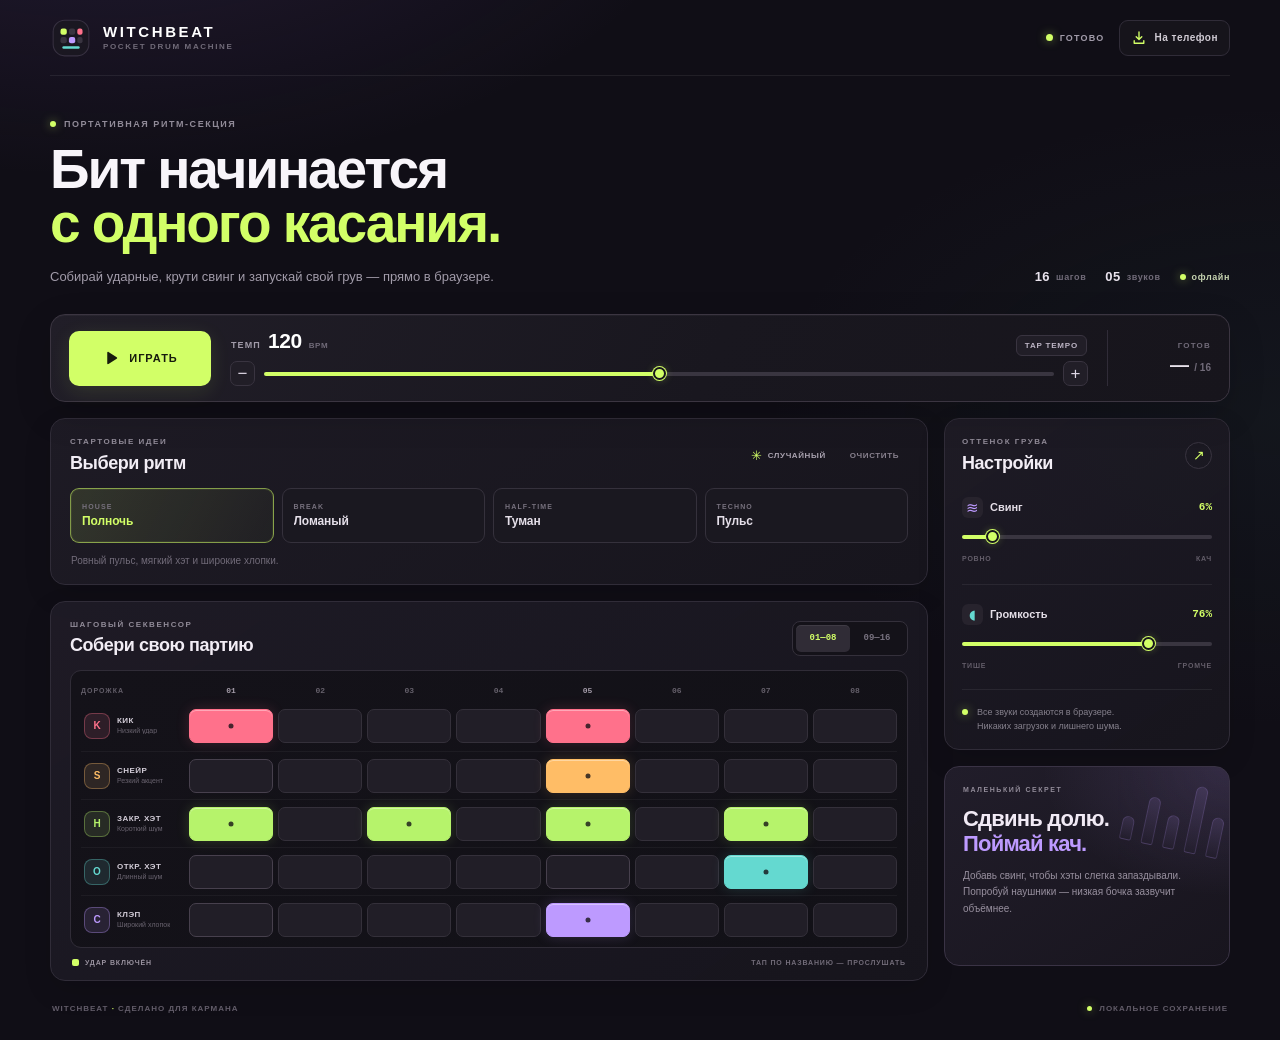
==== drum-machine/index.html @ 9525a101 "Add mobile Witchbeat drum machine Co-authored-by: arena-agent <297053741+arena-agent@users.noreply.g" ====
<!doctype html>
<html lang="ru">
<head>
  <meta charset="utf-8">
  <meta name="viewport" content="width=device-width, initial-scale=1, viewport-fit=cover">
  <meta name="theme-color" content="#100e16">
  <meta name="color-scheme" content="dark">
  <meta name="description" content="Witchbeat — карманная драм-машина. Создавай биты на телефоне, меняй темп и свинг, работай офлайн.">
  <meta name="mobile-web-app-capable" content="yes">
  <meta name="apple-mobile-web-app-capable" content="yes">
  <meta name="apple-mobile-web-app-status-bar-style" content="black-translucent">
  <meta name="apple-mobile-web-app-title" content="Witchbeat">
  <title>Witchbeat — драм-машина для телефона</title>
  <link rel="manifest" href="manifest.webmanifest">
  <link rel="icon" href="icons/icon-192.png" type="image/png">
  <link rel="apple-touch-icon" href="apple-touch-icon.png">
  <link rel="stylesheet" href="style.css">
</head>
<body>
  <div class="page-shell">
    <header class="topbar">
      <a class="brand" href="./" aria-label="Witchbeat — в начало">
        <span class="brand-mark" aria-hidden="true">
          <svg viewBox="0 0 40 40" fill="none">
            <rect x="3" y="3" width="34" height="34" rx="11" fill="#1a1721" stroke="#373141"/>
            <rect x="10" y="11" width="6" height="6" rx="2" fill="#d2ff67"/>
            <rect x="18" y="11" width="6" height="6" rx="2" fill="#393440"/>
            <rect x="26" y="11" width="5" height="6" rx="2" fill="#ff718b"/>
            <rect x="10" y="19" width="6" height="6" rx="2" fill="#393440"/>
            <rect x="18" y="19" width="6" height="6" rx="2" fill="#bd9aff"/>
            <rect x="26" y="19" width="5" height="6" rx="2" fill="#393440"/>
            <path d="M13 29h14" stroke="#64d9d0" stroke-width="2.5" stroke-linecap="round"/>
          </svg>
        </span>
        <span class="brand-copy"><strong>WITCHBEAT</strong><small>POCKET DRUM MACHINE</small></span>
      </a>
      <div class="topbar-actions">
        <span id="saveStatus" class="save-status" role="status"><i></i> ГОТОВО</span>
        <button id="installButton" class="install-button" type="button" aria-label="Как установить Witchbeat на телефон">
          <svg viewBox="0 0 20 20" aria-hidden="true"><path d="M10 2.5v9m-3.5-3L10 12l3.5-3.5M4 13.5v3h12v-3"/></svg>
          <span>На телефон</span>
        </button>
      </div>
    </header>

    <main class="studio">
      <section class="hero" aria-labelledby="page-title">
        <div class="hero-copy">
          <p class="eyebrow"><i></i> ПОРТАТИВНАЯ РИТМ-СЕКЦИЯ</p>
          <h1 id="page-title">Бит начинается<br><em>с одного касания.</em></h1>
          <p class="hero-lead">Собирай ударные, крути свинг и запускай свой грув — прямо в браузере.</p>
        </div>
        <div class="hero-stats" aria-label="Возможности">
          <span><b>16</b> шагов</span>
          <span><b>05</b> звуков</span>
          <span class="offline"><i></i> офлайн</span>
        </div>
      </section>

      <section class="transport-card" aria-label="Управление воспроизведением">
        <button id="playButton" class="play-button" type="button" aria-pressed="false">
          <svg class="play-icon" viewBox="0 0 24 24" aria-hidden="true"><path d="M7 4.8c0-.8.9-1.3 1.6-.9l11 7.1a1.2 1.2 0 0 1 0 2L8.6 20.1c-.8.5-1.6 0-1.6-.9V4.8Z"/></svg>
          <span id="playLabel">ИГРАТЬ</span>
        </button>
        <div class="tempo-control">
          <div class="tempo-heading">
            <label for="tempoRange">ТЕМП</label>
            <output id="tempoValue" for="tempoRange">120</output>
            <span class="bpm">BPM</span>
            <button id="tapButton" class="tap-button" type="button">TAP TEMPO</button>
          </div>
          <div class="tempo-slider-row">
            <button id="tempoDown" class="stepper" type="button" aria-label="Уменьшить темп">−</button>
            <input id="tempoRange" class="range tempo-range" type="range" min="60" max="180" step="1" value="120" aria-label="Темп в ударах в минуту">
            <button id="tempoUp" class="stepper" type="button" aria-label="Увеличить темп">+</button>
          </div>
        </div>
        <div class="play-readout" aria-live="off">
          <span id="playState" class="play-state">ГОТОВ</span>
          <strong id="stepReadout">— <i>/ 16</i></strong>
        </div>
      </section>

      <div class="workspace">
        <div class="main-stack">
          <section class="panel pattern-panel" aria-labelledby="pattern-title">
            <div class="panel-heading pattern-heading">
              <div>
                <p class="eyebrow">СТАРТОВЫЕ ИДЕИ</p>
                <h2 id="pattern-title">Выбери ритм</h2>
              </div>
              <div class="pattern-actions">
                <button id="randomButton" class="text-action" type="button" aria-label="Создать случайный ритм">
                  <span aria-hidden="true">✳</span> СЛУЧАЙНЫЙ
                </button>
                <button id="clearButton" class="text-action clear-action" type="button" aria-label="Очистить все шаги">ОЧИСТИТЬ</button>
              </div>
            </div>
            <div id="presetList" class="preset-list" role="group" aria-label="Готовые ритмы"></div>
            <p id="patternDescription" class="pattern-description">Измени любой шаг — паттерн сохранится автоматически.</p>
          </section>

          <section class="panel sequencer-panel" aria-labelledby="sequencer-title">
            <div class="panel-heading sequencer-heading">
              <div>
                <p class="eyebrow">ШАГОВЫЙ СЕКВЕНСОР</p>
                <h2 id="sequencer-title">Собери свою партию</h2>
              </div>
              <div class="page-switch" role="group" aria-label="Какие шаги редактировать">
                <button type="button" data-page="0" aria-pressed="true">01—08</button>
                <button type="button" data-page="1" aria-pressed="false">09—16</button>
              </div>
            </div>
            <div class="sequence-grid-wrap">
              <div class="step-header" aria-hidden="true">
                <span class="track-head-label">ДОРОЖКА</span>
                <div id="stepNumbers" class="step-numbers"></div>
              </div>
              <div id="trackRows" class="track-rows"></div>
            </div>
            <div class="sequence-footer">
              <span class="active-legend"><i></i> УДАР ВКЛЮЧЁН</span>
              <span>ТАП ПО НАЗВАНИЮ — ПРОСЛУШАТЬ</span>
            </div>
          </section>
        </div>

        <aside class="side-stack" aria-label="Настройки ритма">
          <section class="panel groove-panel" aria-labelledby="groove-title">
            <div class="panel-heading compact-heading">
              <div>
                <p class="eyebrow">ОТТЕНОК ГРУВА</p>
                <h2 id="groove-title">Настройки</h2>
              </div>
              <span class="knob-mark" aria-hidden="true">↗</span>
            </div>
            <div class="setting-control">
              <div class="setting-title">
                <label for="swingRange"><span class="setting-symbol swing-symbol">≋</span> Свинг</label>
                <output id="swingValue" for="swingRange">6%</output>
              </div>
              <input id="swingRange" class="range" type="range" min="0" max="60" step="1" value="6" aria-label="Количество свинга">
              <div class="range-captions"><span>РОВНО</span><span>КАЧ</span></div>
            </div>
            <div class="setting-control volume-control">
              <div class="setting-title">
                <label for="volumeRange"><span class="setting-symbol volume-symbol">◖</span> Громкость</label>
                <output id="volumeValue" for="volumeRange">76%</output>
              </div>
              <input id="volumeRange" class="range" type="range" min="0" max="100" step="1" value="76" aria-label="Общая громкость">
              <div class="range-captions"><span>ТИШЕ</span><span>ГРОМЧЕ</span></div>
            </div>
            <div class="sound-note"><span class="sound-note-dot"></span><span>Все звуки создаются в браузере.<br>Никаких загрузок и лишнего шума.</span></div>
          </section>

          <section class="tip-panel" aria-labelledby="tip-title">
            <div class="tip-art" aria-hidden="true"><span></span><span></span><span></span><span></span><span></span></div>
            <p class="eyebrow">МАЛЕНЬКИЙ СЕКРЕТ</p>
            <h2 id="tip-title">Сдвинь долю.<br><em>Поймай кач.</em></h2>
            <p>Добавь свинг, чтобы хэты слегка запаздывали. Попробуй наушники — низкая бочка зазвучит объёмнее.</p>
          </section>
        </aside>
      </div>

      <footer class="footer">
        <span>WITCHBEAT <i>·</i> СДЕЛАНО ДЛЯ КАРМАНА</span>
        <span><i class="footer-led"></i> ЛОКАЛЬНОЕ СОХРАНЕНИЕ</span>
      </footer>
    </main>
  </div>

  <dialog id="installDialog" class="install-dialog" aria-labelledby="installTitle">
    <form method="dialog" class="dialog-card">
      <button class="dialog-close" aria-label="Закрыть окно">×</button>
      <p class="eyebrow"><i></i> WITCHBEAT В ТВОЁМ ТЕЛЕФОНЕ</p>
      <h2 id="installTitle">Поставь бит<br><em>на главный экран.</em></h2>
      <p class="dialog-lead">Приложение работает без интернета, а твой ритм сохраняется на этом устройстве.</p>
      <div class="install-steps">
        <section><strong>iPhone / iPad</strong><span>Открой в Safari → «Поделиться» → «На экран Домой».</span></section>
        <section><strong>Android</strong><span>Открой в Chrome → меню ⋮ → «Установить приложение».</span></section>
      </div>
      <button class="dialog-done" type="submit">ПОНЯТНО</button>
    </form>
  </dialog>

  <div id="toast" class="toast" role="status" aria-live="polite"></div>

  <script src="engine.js"></script>
  <script src="app.js"></script>
  <script>
    if ('serviceWorker' in navigator && /^https?:$/.test(location.protocol)) {
      window.addEventListener('load', () => navigator.serviceWorker.register('./sw.js', { scope: './' }).catch(() => {}));
    }
  </script>
</body>
</html>
---- drum-machine/style.css ----
:root {
  color-scheme: dark;
  --bg: #100e16;
  --panel: #19171f;
  --panel-2: #1e1b25;
  --panel-3: #121117;
  --line: #302c38;
  --line-soft: #26232d;
  --text: #f4f0f7;
  --muted: #a19ba9;
  --dim: #716b79;
  --lime: #d2ff67;
  --pink: #ff718b;
  --cyan: #64d9d0;
  --violet: #bd9aff;
  --amber: #ffbd66;
  --safe-bottom: env(safe-area-inset-bottom, 0px);
  font-family: -apple-system, BlinkMacSystemFont, "Segoe UI", Roboto, Helvetica, Arial, sans-serif;
  background: var(--bg);
  color: var(--text);
  font-synthesis: none;
  text-rendering: optimizeLegibility;
  -webkit-font-smoothing: antialiased;
}

* { box-sizing: border-box; -webkit-tap-highlight-color: transparent; }
html { min-width: 320px; min-height: 100%; background: var(--bg); }
body {
  margin: 0;
  min-width: 320px;
  min-height: 100vh;
  min-height: 100dvh;
  background:
    radial-gradient(900px 520px at 8% -18%, rgba(116, 77, 172, .21), transparent 70%),
    radial-gradient(760px 460px at 100% 40%, rgba(54, 116, 110, .08), transparent 68%),
    var(--bg);
  color: var(--text);
  user-select: none;
  -webkit-user-select: none;
  overscroll-behavior-y: contain;
}
button, input { font: inherit; }
button { color: inherit; }
button:focus-visible, input:focus-visible, a:focus-visible { outline: 2px solid var(--lime); outline-offset: 3px; }
button:disabled { opacity: .5; cursor: not-allowed; }

.page-shell { min-height: 100vh; padding: 0 24px; }
.topbar {
  height: 76px;
  max-width: 1180px;
  margin: 0 auto;
  display: flex;
  align-items: center;
  justify-content: space-between;
  border-bottom: 1px solid rgba(255,255,255,.07);
}
.brand { display: inline-flex; align-items: center; gap: 11px; text-decoration: none; color: inherit; }
.brand-mark { width: 42px; height: 42px; display: grid; place-items: center; }
.brand-mark svg { display: block; width: 100%; height: 100%; }
.brand-copy { display: grid; gap: 3px; }
.brand-copy strong { color: #fff; font-size: 15px; letter-spacing: 2.6px; line-height: 1; }
.brand-copy small { color: var(--dim); font-size: 8px; font-weight: 700; letter-spacing: 1.65px; }
.topbar-actions { display: flex; align-items: center; gap: 15px; }
.save-status { display: inline-flex; align-items: center; gap: 7px; color: var(--muted); font-size: 9px; font-weight: 750; letter-spacing: 1.2px; white-space: nowrap; }
.save-status i, .footer-led, .eyebrow i, .offline i, .sound-note-dot { width: 7px; height: 7px; flex: 0 0 7px; border-radius: 50%; background: var(--lime); box-shadow: 0 0 10px rgba(210,255,103,.5); }
.save-status.saving i { background: var(--amber); box-shadow: 0 0 10px rgba(255,189,102,.55); }
.save-status.error i { background: var(--pink); box-shadow: 0 0 10px rgba(255,113,139,.55); }
.install-button {
  height: 36px; display: inline-flex; align-items: center; gap: 7px;
  padding: 0 11px; border: 1px solid var(--line); border-radius: 9px;
  background: rgba(255,255,255,.025); color: #d0cbd4;
  font-size: 10px; font-weight: 750; letter-spacing: .5px; cursor: pointer;
  transition: background .18s, color .18s, border-color .18s, transform .18s;
}
.install-button:hover { border-color: #4b4554; background: #211e28; color: #fff; }
.install-button:active { transform: scale(.97); }
.install-button svg { width: 16px; height: 16px; fill: none; stroke: var(--lime); stroke-width: 1.7; stroke-linecap: round; stroke-linejoin: round; }

.studio { max-width: 1180px; margin: 0 auto; }
.hero { display: flex; align-items: end; justify-content: space-between; gap: 24px; padding: 43px 0 27px; }
.eyebrow { display: flex; align-items: center; gap: 8px; margin: 0 0 12px; color: #918b98; font-size: 9px; font-weight: 800; letter-spacing: 1.55px; line-height: 1.2; }
.eyebrow i { width: 6px; height: 6px; flex-basis: 6px; }
.hero h1 { margin: 0; color: #f8f5fa; font-size: clamp(35px, 4.7vw, 55px); font-weight: 750; letter-spacing: -2.1px; line-height: .99; }
.hero h1 em, .tip-panel h2 em, .install-dialog h2 em { color: var(--lime); font-style: normal; }
.hero-lead { margin: 15px 0 0; max-width: 460px; color: var(--muted); font-size: 13px; line-height: 1.65; }
.hero-stats { display: flex; align-items: center; gap: 19px; padding-bottom: 3px; color: var(--dim); font-size: 9px; font-weight: 700; letter-spacing: .6px; white-space: nowrap; }
.hero-stats span { display: inline-flex; align-items: center; gap: 6px; }
.hero-stats b { color: #e9e3ed; font-size: 13px; font-weight: 800; letter-spacing: .5px; }
.hero-stats .offline { color: #c8d5b2; }
.hero-stats .offline i { width: 6px; height: 6px; flex-basis: 6px; }

.transport-card {
  position: relative;
  display: grid;
  grid-template-columns: 142px minmax(200px, 1fr) 104px;
  align-items: center;
  gap: 19px;
  padding: 15px 18px;
  border: 1px solid #3b3541;
  border-radius: 15px;
  background: linear-gradient(115deg, #211e28, #19171f 56%, #17151c);
  box-shadow: 0 12px 36px rgba(0,0,0,.15), inset 0 1px 0 rgba(255,255,255,.035);
}
.play-button {
  min-height: 55px; display: flex; align-items: center; justify-content: center; gap: 9px;
  border: 0; border-radius: 10px; background: var(--lime); color: #171b0d;
  font-size: 11px; font-weight: 900; letter-spacing: 1px; cursor: pointer;
  box-shadow: 0 5px 20px rgba(210,255,103,.11);
  transition: transform .18s, background .18s, box-shadow .18s;
}
.play-button:hover { background: #dcff86; box-shadow: 0 6px 23px rgba(210,255,103,.19); transform: translateY(-1px); }
.play-button:active { transform: scale(.97); }
.play-button.is-playing { background: var(--pink); color: #230d14; box-shadow: 0 5px 20px rgba(255,113,139,.15); }
.play-icon { width: 18px; height: 18px; fill: currentColor; }
.play-button.is-playing .play-icon { display: none; }
.play-button.is-playing::before { content: ""; width: 15px; height: 15px; border-left: 5px solid currentColor; border-right: 5px solid currentColor; box-sizing: border-box; }
.tempo-control { min-width: 0; }
.tempo-heading { display: flex; align-items: baseline; gap: 7px; margin: 0 1px 5px; }
.tempo-heading label { color: var(--muted); font-size: 9px; font-weight: 800; letter-spacing: 1.1px; }
.tempo-heading output { color: #fff; font-size: 21px; font-weight: 800; font-variant-numeric: tabular-nums; letter-spacing: -.4px; line-height: 1; }
.tempo-heading .bpm { color: var(--dim); font-size: 8px; font-weight: 800; letter-spacing: .6px; }
.tap-button { margin-left: auto; padding: 5px 8px; border: 1px solid #393440; border-radius: 6px; background: #211e27; color: #bdb5c5; font-size: 8px; font-weight: 850; letter-spacing: .8px; cursor: pointer; }
.tap-button:hover { border-color: #62596b; color: #fff; }
.tempo-slider-row { display: grid; grid-template-columns: 25px minmax(0,1fr) 25px; align-items: center; gap: 9px; }
.stepper { width: 25px; height: 25px; display: grid; place-items: center; padding: 0; border: 1px solid #393440; border-radius: 7px; background: #211e27; color: #ddd6e4; font-size: 17px; line-height: 1; cursor: pointer; }
.stepper:hover { border-color: #61596c; background: #2b2732; }
.play-readout { align-self: stretch; display: flex; flex-direction: column; align-items: flex-end; justify-content: center; gap: 4px; border-left: 1px solid var(--line); padding-left: 16px; }
.play-state { color: var(--dim); font-size: 8px; font-weight: 850; letter-spacing: 1.2px; }
.play-state.is-playing { color: var(--lime); }
.play-readout strong { color: #e8e2eb; font-size: 19px; font-weight: 700; font-variant-numeric: tabular-nums; }
.play-readout strong i { color: var(--dim); font-size: 10px; font-style: normal; }

.workspace { display: grid; grid-template-columns: minmax(0,1fr) 286px; align-items: start; gap: 16px; margin-top: 16px; }
.main-stack, .side-stack { display: grid; gap: 16px; min-width: 0; }
.panel { border: 1px solid var(--line); border-radius: 15px; background: linear-gradient(145deg, rgba(30,27,37,.97), rgba(23,21,29,.98)); box-shadow: 0 10px 28px rgba(0,0,0,.12); }
.pattern-panel { padding: 18px 19px 15px; }
.panel-heading { display: flex; align-items: center; justify-content: space-between; gap: 14px; }
.panel-heading .eyebrow { margin-bottom: 6px; font-size: 8px; }
.panel-heading h2 { margin: 0; color: #f2edf5; font-size: 18px; font-weight: 700; letter-spacing: -.45px; }
.pattern-actions { display: flex; align-items: center; gap: 6px; }
.text-action { display: inline-flex; align-items: center; justify-content: center; gap: 5px; min-height: 30px; padding: 0 8px; border: 1px solid transparent; border-radius: 7px; background: transparent; color: #aaa3b0; font-size: 8px; font-weight: 850; letter-spacing: .6px; white-space: nowrap; cursor: pointer; }
.text-action:hover { border-color: #3e3946; background: #25222c; color: #f0eaf3; }
.text-action span { color: var(--lime); font-size: 13px; line-height: 1; }
.clear-action { color: #88818e; }
.preset-list { display: grid; grid-template-columns: repeat(4, minmax(0,1fr)); gap: 8px; margin-top: 14px; }
.preset-chip {
  min-width: 0; min-height: 55px; display: flex; flex-direction: column; align-items: flex-start; justify-content: center; gap: 4px;
  padding: 9px 11px; border: 1px solid #35313c; border-radius: 9px; background: #1a1820; text-align: left; cursor: pointer;
  transition: border-color .16s, background .16s, transform .16s;
}
.preset-chip:hover { border-color: #61586b; background: #24212b; transform: translateY(-1px); }
.preset-chip[aria-pressed="true"] { border-color: rgba(210,255,103,.55); background: linear-gradient(115deg, rgba(210,255,103,.12), rgba(210,255,103,.035)); box-shadow: inset 0 0 0 1px rgba(210,255,103,.07); }
.preset-chip .preset-style { color: #77717e; font-size: 7px; font-weight: 850; letter-spacing: 1.15px; }
.preset-chip .preset-name { overflow: hidden; max-width: 100%; color: #e5dfe9; font-size: 12px; font-weight: 750; letter-spacing: -.1px; text-overflow: ellipsis; white-space: nowrap; }
.preset-chip[aria-pressed="true"] .preset-name { color: var(--lime); }
.pattern-description { min-height: 16px; margin: 10px 1px 0; color: var(--dim); font-size: 10px; line-height: 1.5; }

.sequencer-panel { padding: 18px 19px 14px; }
.sequencer-heading { margin-bottom: 14px; }
.page-switch { display: flex; align-items: center; padding: 3px; border: 1px solid #34303b; border-radius: 8px; background: #141219; }
.page-switch button { min-width: 54px; height: 27px; padding: 0 8px; border: 0; border-radius: 5px; background: transparent; color: #77717f; font-family: ui-monospace, SFMono-Regular, Menlo, Consolas, monospace; font-size: 9px; font-weight: 750; cursor: pointer; }
.page-switch button[aria-pressed="true"] { background: #302c36; color: var(--lime); box-shadow: inset 0 1px rgba(255,255,255,.07); }
.sequence-grid-wrap { overflow: hidden; padding: 10px 10px 9px; border: 1px solid #302c37; border-radius: 11px; background: linear-gradient(135deg, #141219, #121117); }
.step-header, .track-row { display: grid; grid-template-columns: 100px minmax(0,1fr); align-items: center; gap: 8px; }
.step-header { margin-bottom: 5px; }
.track-head-label { color: #625d68; font-size: 7px; font-weight: 850; letter-spacing: 1px; }
.step-numbers, .step-cells { display: grid; grid-template-columns: repeat(8, minmax(0,1fr)); gap: 5px; }
.step-number { display: grid; place-items: center; height: 19px; border-radius: 5px; color: #65606b; font-family: ui-monospace, SFMono-Regular, Menlo, Consolas, monospace; font-size: 8px; font-weight: 700; font-variant-numeric: tabular-nums; }
.step-number.bar-start { color: #a49ca9; }
.step-number.is-playhead { color: var(--lime); background: rgba(210,255,103,.1); }
.track-row { position: relative; min-height: 41px; }
.track-row + .track-row { margin-top: 5px; padding-top: 5px; border-top: 1px solid rgba(255,255,255,.045); }
.track-pad { min-width: 0; height: 37px; display: flex; align-items: center; gap: 7px; padding: 0 3px; border: 0; border-radius: 7px; background: transparent; text-align: left; cursor: pointer; }
.track-pad:hover { background: rgba(255,255,255,.04); }
.track-pad.is-auditioning .track-glyph { background: var(--track-color); color: #17151d; transform: scale(1.08); }
.track-glyph { width: 26px; height: 26px; flex: 0 0 26px; display: grid; place-items: center; border: 1px solid color-mix(in srgb, var(--track-color) 34%, transparent); border-radius: 8px; background: color-mix(in srgb, var(--track-color) 10%, #17151d); color: var(--track-color); font-size: 10px; font-weight: 900; transition: transform .12s, background .12s, color .12s; }
.track-copy { min-width: 0; display: grid; gap: 2px; }
.track-copy strong { overflow: hidden; color: #d4ced9; font-size: 8px; font-weight: 850; letter-spacing: .45px; line-height: 1; text-overflow: ellipsis; white-space: nowrap; }
.track-copy small { overflow: hidden; color: #69636f; font-size: 7px; line-height: 1; text-overflow: ellipsis; white-space: nowrap; }
.step-toggle {
  position: relative; width: 100%; min-width: 0; height: 34px; padding: 0;
  border: 1px solid #34303a; border-radius: 7px; background: #211e27;
  touch-action: manipulation; cursor: pointer;
  transition: background .12s, border-color .12s, transform .12s, box-shadow .12s;
}
.step-toggle:nth-child(4n + 1) { border-color: #47404d; }
.step-toggle:hover { border-color: #797180; background: #2b2732; }
.step-toggle:active { transform: scale(.92); }
.step-toggle.is-active { border-color: var(--track-color); background: var(--track-color); box-shadow: 0 0 13px color-mix(in srgb, var(--track-color) 18%, transparent), inset 0 1px rgba(255,255,255,.38); }
.step-toggle.is-active::after { content: ""; position: absolute; inset: 50% auto auto 50%; width: 5px; height: 5px; border-radius: 50%; background: rgba(18,15,20,.78); transform: translate(-50%,-50%); }
.step-toggle.is-playhead { outline: 2px solid #fff3; outline-offset: 2px; z-index: 1; }
.step-toggle.is-active.is-playhead { outline-color: var(--lime); box-shadow: 0 0 16px color-mix(in srgb, var(--track-color) 46%, transparent); }
.sequence-footer { display: flex; align-items: center; justify-content: space-between; gap: 10px; padding: 11px 2px 0; color: #716b78; font-size: 7px; font-weight: 750; letter-spacing: .85px; }
.active-legend { display: inline-flex; align-items: center; gap: 6px; color: #99929f; }
.active-legend i { width: 7px; height: 7px; border-radius: 2px; background: var(--lime); }

.groove-panel { padding: 18px 17px 16px; }
.compact-heading { margin-bottom: 23px; }
.knob-mark { width: 27px; height: 27px; display: grid; place-items: center; border: 1px solid #393440; border-radius: 50%; color: var(--lime); font-size: 14px; }
.setting-control + .setting-control { margin-top: 22px; padding-top: 19px; border-top: 1px solid rgba(255,255,255,.065); }
.setting-title { display: flex; align-items: center; justify-content: space-between; gap: 8px; margin-bottom: 10px; }
.setting-title label { display: inline-flex; align-items: center; gap: 7px; color: #e5dfe8; font-size: 11px; font-weight: 700; }
.setting-title output { color: var(--lime); font-family: ui-monospace, SFMono-Regular, Menlo, Consolas, monospace; font-size: 11px; font-weight: 750; }
.setting-symbol { width: 21px; height: 21px; display: grid; place-items: center; border-radius: 6px; background: #27232d; color: var(--violet); font-size: 15px; line-height: 1; }
.volume-symbol { color: var(--cyan); font-size: 13px; }
.range-captions { display: flex; justify-content: space-between; margin-top: 5px; color: #635d69; font-size: 7px; font-weight: 800; letter-spacing: .8px; }
.sound-note { display: flex; align-items: flex-start; gap: 9px; margin-top: 20px; padding-top: 15px; border-top: 1px solid rgba(255,255,255,.065); color: #85808c; font-size: 9px; line-height: 1.6; }
.sound-note-dot { width: 6px; height: 6px; flex-basis: 6px; margin-top: 4px; }
.tip-panel { position: relative; overflow: hidden; min-height: 200px; padding: 19px 18px; border: 1px solid #3a3345; border-radius: 15px; background: radial-gradient(260px 180px at 100% 0%, rgba(189,154,255,.15), transparent 72%), linear-gradient(145deg, #211d2a, #18151e); }
.tip-panel .eyebrow { position: relative; z-index: 1; margin-bottom: 12px; font-size: 7px; }
.tip-panel h2 { position: relative; z-index: 1; margin: 0; color: #f1eaf5; font-size: 22px; letter-spacing: -.8px; line-height: 1.13; }
.tip-panel h2 em { color: var(--violet); }
.tip-panel > p:last-child { position: relative; z-index: 1; max-width: 220px; margin: 11px 0 0; color: #98909f; font-size: 10px; line-height: 1.65; }
.tip-art { position: absolute; top: 2px; right: 4px; width: 105px; height: 90px; opacity: .5; transform: rotate(12deg); }
.tip-art span { position: absolute; bottom: 10px; width: 12px; border: 1px solid rgba(189,154,255,.35); border-radius: 8px 8px 3px 3px; background: linear-gradient(180deg, rgba(189,154,255,.25), rgba(189,154,255,.02)); }
.tip-art span:nth-child(1) { left: 5px; height: 24px; }
.tip-art span:nth-child(2) { left: 27px; height: 48px; }
.tip-art span:nth-child(3) { left: 49px; height: 34px; }
.tip-art span:nth-child(4) { left: 71px; height: 68px; }
.tip-art span:nth-child(5) { left: 93px; height: 41px; }
.footer { display: flex; justify-content: space-between; align-items: center; gap: 14px; padding: 23px 2px 27px; color: #625c69; font-size: 8px; font-weight: 800; letter-spacing: 1px; }
.footer i { color: var(--lime); font-style: normal; }
.footer span:last-child { display: inline-flex; align-items: center; gap: 7px; }
.footer-led { width: 5px; height: 5px; flex-basis: 5px; }

.range { --range-progress: 50%; appearance: none; -webkit-appearance: none; width: 100%; height: 18px; margin: 0; background: transparent; cursor: pointer; touch-action: pan-x; }
.range::-webkit-slider-runnable-track { height: 4px; border-radius: 99px; background: linear-gradient(90deg, var(--lime) var(--range-progress), #393540 var(--range-progress)); }
.range::-moz-range-track { height: 4px; border-radius: 99px; background: #393540; }
.range::-moz-range-progress { height: 4px; border-radius: 99px; background: var(--lime); }
.range::-webkit-slider-thumb { appearance: none; -webkit-appearance: none; width: 13px; height: 13px; margin-top: -4.5px; border: 2px solid #17151d; border-radius: 50%; background: var(--lime); box-shadow: 0 0 0 1px var(--lime), 0 0 9px rgba(210,255,103,.3); }
.range::-moz-range-thumb { width: 10px; height: 10px; border: 2px solid #17151d; border-radius: 50%; background: var(--lime); box-shadow: 0 0 0 1px var(--lime), 0 0 9px rgba(210,255,103,.3); }
.tempo-range { height: 18px; }

.install-dialog { width: min(510px, calc(100% - 28px)); max-width: none; padding: 0; border: 1px solid #4a4353; border-radius: 17px; background: #19171f; color: var(--text); box-shadow: 0 25px 90px #000b; }
.install-dialog::backdrop { background: rgba(5,4,8,.78); backdrop-filter: blur(5px); }
.dialog-card { position: relative; padding: 27px; }
.dialog-close { position: absolute; top: 14px; right: 15px; width: 31px; height: 31px; padding: 0; border: 1px solid #393440; border-radius: 8px; background: #211e27; color: #aaa2b1; font-size: 22px; line-height: 1; cursor: pointer; }
.dialog-close:hover { color: #fff; border-color: #6a6074; }
.install-dialog .eyebrow { margin: 0 25px 15px 0; font-size: 8px; }
.install-dialog h2 { margin: 0; font-size: 30px; letter-spacing: -1px; line-height: 1.1; }
.dialog-lead { color: #aaa3b0; font-size: 12px; line-height: 1.7; }
.install-steps { display: grid; grid-template-columns: 1fr 1fr; gap: 9px; margin: 20px 0; }
.install-steps section { display: grid; align-content: start; gap: 7px; min-height: 89px; padding: 13px; border: 1px solid #36313c; border-radius: 9px; background: #15131a; }
.install-steps strong { color: var(--lime); font-size: 10px; }
.install-steps span { color: #aaa3b0; font-size: 10px; line-height: 1.55; }
.dialog-done { min-height: 40px; padding: 0 20px; border: 0; border-radius: 8px; background: var(--lime); color: #191d10; font-size: 10px; font-weight: 900; letter-spacing: 1px; cursor: pointer; }
.toast { position: fixed; left: 50%; bottom: calc(22px + var(--safe-bottom)); z-index: 20; max-width: calc(100vw - 30px); padding: 10px 15px; border: 1px solid #51495b; border-radius: 99px; background: rgba(34,30,41,.97); color: #f1ebf4; font-size: 11px; text-align: center; box-shadow: 0 10px 30px #0006; opacity: 0; pointer-events: none; transform: translate(-50%, 10px); transition: opacity .18s, transform .18s; }
.toast.is-visible { opacity: 1; transform: translate(-50%, 0); }

@media (max-width: 920px) {
  .page-shell { padding: 0 18px; }
  .workspace { grid-template-columns: minmax(0,1fr) 258px; gap: 12px; }
  .main-stack, .side-stack { gap: 12px; }
  .panel { border-radius: 13px; }
  .pattern-panel, .sequencer-panel { padding-left: 15px; padding-right: 15px; }
  .preset-list { gap: 6px; }
  .preset-chip { padding-left: 9px; padding-right: 8px; }
  .step-header, .track-row { grid-template-columns: 92px minmax(0,1fr); gap: 6px; }
  .step-numbers, .step-cells { gap: 4px; }
}

@media (max-width: 720px) {
  .page-shell { padding: 0 13px calc(10px + var(--safe-bottom)); }
  .topbar { height: 65px; }
  .brand { gap: 8px; }
  .brand-mark { width: 37px; height: 37px; }
  .brand-copy strong { font-size: 13px; letter-spacing: 2px; }
  .brand-copy small { font-size: 7px; letter-spacing: 1.2px; }
  .topbar-actions { gap: 9px; }
  .save-status { font-size: 7px; letter-spacing: .8px; gap: 5px; }
  .save-status i { width: 6px; height: 6px; flex-basis: 6px; }
  .install-button { height: 32px; padding: 0 8px; gap: 5px; font-size: 9px; }
  .install-button svg { width: 14px; height: 14px; }
  .hero { padding: 29px 0 20px; align-items: flex-start; }
  .hero .eyebrow { margin-bottom: 10px; font-size: 8px; letter-spacing: 1.1px; }
  .hero h1 { font-size: clamp(33px, 8.6vw, 48px); letter-spacing: -1.6px; }
  .hero-lead { max-width: 390px; margin-top: 11px; font-size: 11px; }
  .hero-stats { display: none; }
  .transport-card { grid-template-columns: 75px minmax(0,1fr); gap: 11px; padding: 11px; border-radius: 12px; }
  .play-button { grid-column: 1; grid-row: 1; min-height: 60px; flex-direction: column; gap: 3px; border-radius: 9px; font-size: 8px; letter-spacing: .8px; }
  .play-icon { width: 17px; height: 17px; }
  .play-button.is-playing::before { width: 14px; height: 14px; border-width: 4px; }
  .tempo-control { grid-column: 2; grid-row: 1; }
  .tempo-heading { margin-bottom: 3px; }
  .tempo-heading label { font-size: 8px; }
  .tempo-heading output { font-size: 18px; }
  .tempo-heading .bpm { font-size: 7px; }
  .tap-button { padding: 4px 6px; font-size: 7px; }
  .tempo-slider-row { grid-template-columns: 21px minmax(0,1fr) 21px; gap: 7px; }
  .stepper { width: 21px; height: 22px; border-radius: 6px; font-size: 15px; }
  .play-readout { display: none; }
  .workspace { display: flex; flex-direction: column; gap: 11px; margin-top: 11px; }
  .main-stack, .side-stack { display: contents; }
  .pattern-panel { order: 1; width: 100%; padding: 14px 13px 11px; }
  .sequencer-panel { order: 2; width: 100%; padding: 14px 13px 12px; }
  .groove-panel { order: 3; width: 100%; padding: 15px 14px 14px; }
  .tip-panel { order: 4; width: 100%; min-height: 170px; }
  .panel-heading h2 { font-size: 16px; }
  .panel-heading .eyebrow { margin-bottom: 5px; font-size: 7px; }
  .pattern-heading { align-items: flex-start; gap: 8px; }
  .pattern-actions { gap: 1px; }
  .text-action { min-height: 27px; padding: 0 5px; font-size: 7px; letter-spacing: .35px; }
  .text-action span { font-size: 11px; }
  .preset-list { grid-template-columns: repeat(4, minmax(0,1fr)); gap: 5px; margin-top: 11px; }
  .preset-chip { min-height: 48px; padding: 7px 7px; border-radius: 7px; }
  .preset-chip .preset-style { font-size: 6px; letter-spacing: .8px; }
  .preset-chip .preset-name { font-size: 10px; }
  .pattern-description { margin-top: 8px; font-size: 9px; }
  .sequencer-heading { margin-bottom: 10px; }
  .page-switch button { min-width: 49px; height: 25px; font-size: 8px; }
  .sequence-grid-wrap { padding: 8px 7px 7px; border-radius: 9px; }
  .step-header, .track-row { grid-template-columns: 82px minmax(0,1fr); gap: 5px; }
  .track-head-label { font-size: 6px; letter-spacing: .7px; }
  .step-numbers, .step-cells { gap: 4px; }
  .step-number { height: 17px; font-size: 7px; }
  .track-row { min-height: 37px; }
  .track-row + .track-row { margin-top: 4px; padding-top: 4px; }
  .track-pad { height: 33px; gap: 5px; padding: 0 1px; }
  .track-glyph { width: 23px; height: 23px; flex-basis: 23px; border-radius: 7px; font-size: 9px; }
  .track-copy strong { font-size: 7px; letter-spacing: .2px; }
  .track-copy small { font-size: 6px; }
  .step-toggle { height: 31px; border-radius: 6px; }
  .step-toggle.is-active::after { width: 4px; height: 4px; }
  .sequence-footer { padding-top: 9px; font-size: 6px; letter-spacing: .55px; }
  .compact-heading { margin-bottom: 17px; }
  .groove-panel { display: grid; grid-template-columns: 1fr 1fr; column-gap: 18px; }
  .groove-panel .compact-heading { grid-column: 1 / -1; margin-bottom: 15px; }
  .setting-control + .setting-control { margin-top: 0; padding-top: 0; border-top: 0; }
  .setting-title label { gap: 5px; font-size: 10px; }
  .setting-symbol { width: 18px; height: 18px; }
  .setting-title output { font-size: 10px; }
  .setting-title { margin-bottom: 7px; }
  .sound-note { grid-column: 1 / -1; margin-top: 14px; padding-top: 11px; font-size: 8px; }
  .range-captions { font-size: 6px; }
  .tip-panel { min-height: 155px; padding: 16px; }
  .tip-panel h2 { font-size: 20px; }
  .tip-panel > p:last-child { max-width: 260px; font-size: 9px; }
  .footer { padding: 18px 1px 13px; font-size: 7px; letter-spacing: .6px; }
}

@media (max-width: 390px) {
  .page-shell { padding-left: 10px; padding-right: 10px; }
  .topbar-actions { gap: 6px; }
  .save-status { font-size: 6px; letter-spacing: .5px; }
  .install-button { padding: 0 6px; font-size: 8px; }
  .hero h1 { font-size: 33px; }
  .hero-lead { max-width: 310px; font-size: 10px; }
  .pattern-panel, .sequencer-panel { padding-left: 10px; padding-right: 10px; }
  .pattern-heading { flex-wrap: wrap; }
  .pattern-actions { margin-left: auto; }
  .text-action { padding: 0 4px; font-size: 6px; }
  .preset-chip { padding: 6px 5px; }
  .preset-chip .preset-name { font-size: 9px; }
  .step-header, .track-row { grid-template-columns: 76px minmax(0,1fr); gap: 4px; }
  .step-numbers, .step-cells { gap: 3px; }
  .step-toggle { height: 30px; }
  .track-copy strong { font-size: 6.5px; }
  .sequence-footer { font-size: 5.5px; }
}

@media (max-width: 350px) {
  .install-button span { display: none; }
  .install-button { width: 31px; justify-content: center; padding: 0; }
  .hero h1 { font-size: 30px; }
  .hero .eyebrow { font-size: 7px; }
  .preset-chip .preset-style { font-size: 5.5px; }
  .preset-chip .preset-name { font-size: 8px; }
  .step-header, .track-row { grid-template-columns: 68px minmax(0,1fr); gap: 3px; }
  .track-pad { gap: 3px; }
  .track-glyph { width: 20px; height: 20px; flex-basis: 20px; }
  .track-copy small { display: none; }
  .step-numbers, .step-cells { gap: 2px; }
  .step-toggle { height: 28px; }
}

@media (prefers-reduced-motion: reduce) {
  *, *::before, *::after { scroll-behavior: auto !important; animation-duration: .01ms !important; animation-iteration-count: 1 !important; transition-duration: .01ms !important; }
}
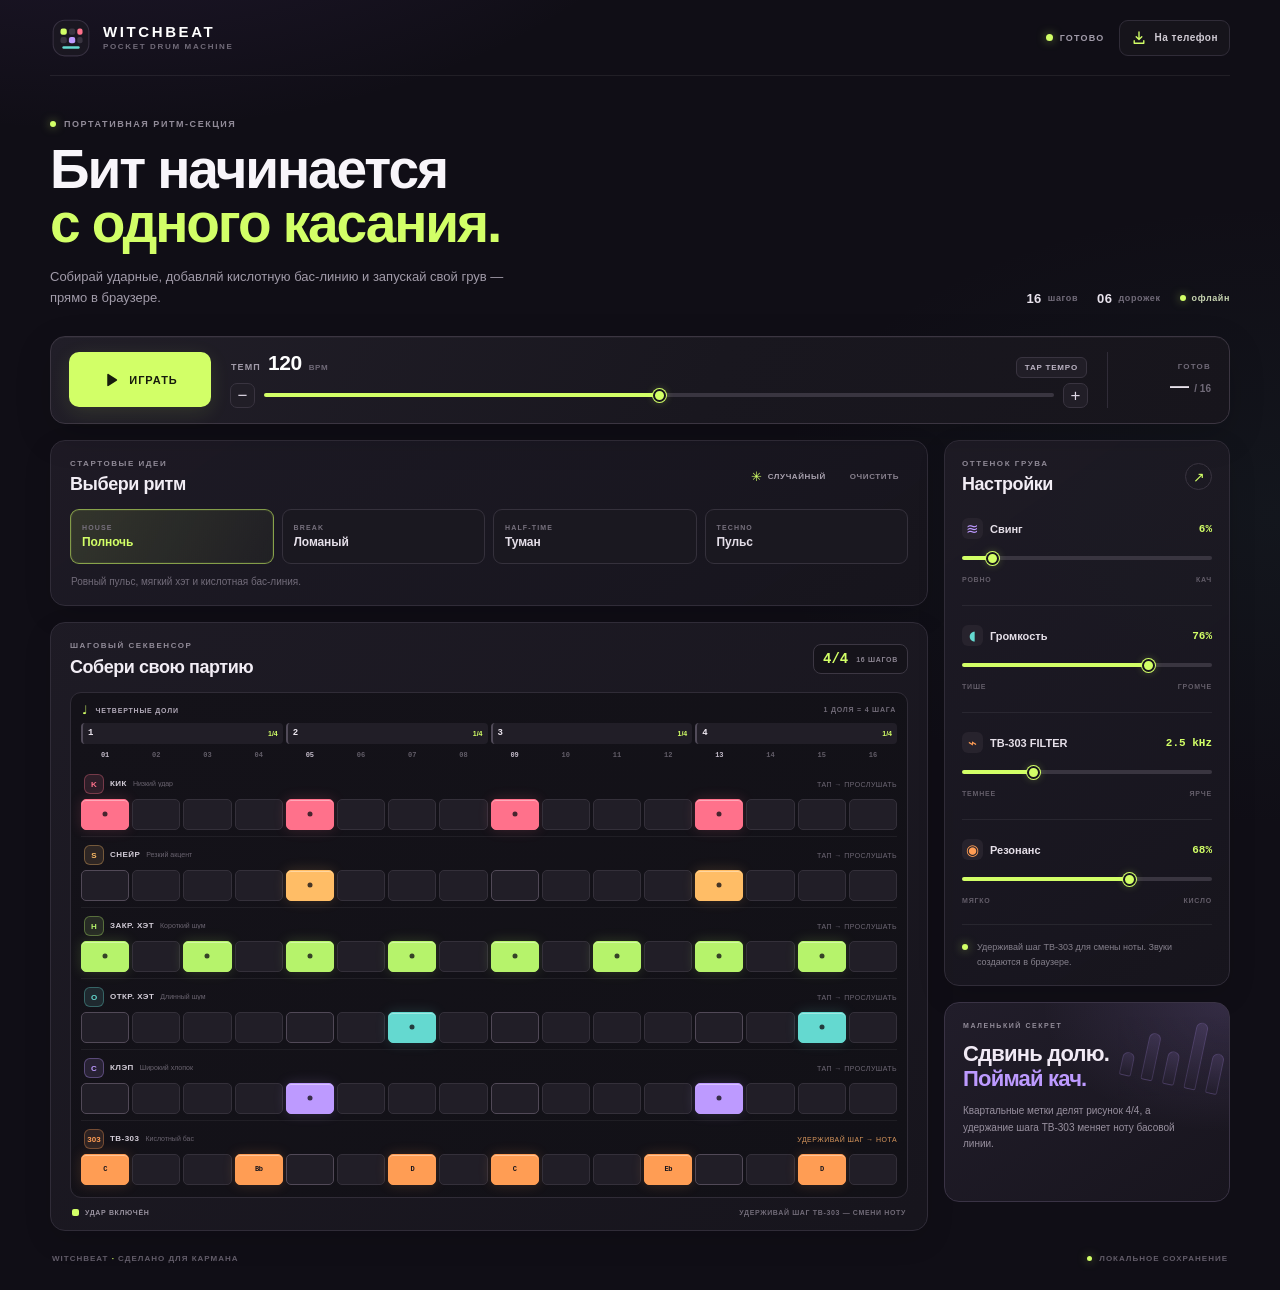
==== commit 3ec4b6ab: "Expand Witchbeat sequencer and add TB-303 lane Co-authored-by: arena-agent <297053741+arena-agent@us" ====
--- a/drum-machine/index.html
+++ b/drum-machine/index.html
@@ -5,7 +5,7 @@
   <meta name="viewport" content="width=device-width, initial-scale=1, viewport-fit=cover">
   <meta name="theme-color" content="#100e16">
   <meta name="color-scheme" content="dark">
-  <meta name="description" content="Witchbeat — карманная драм-машина. Создавай биты на телефоне, меняй темп и свинг, работай офлайн.">
+  <meta name="description" content="Witchbeat — драм-машина на телефоне: 16 шагов в линию, четвертные доли 4/4 и синтезатор TB-303.">
   <meta name="mobile-web-app-capable" content="yes">
   <meta name="apple-mobile-web-app-capable" content="yes">
   <meta name="apple-mobile-web-app-status-bar-style" content="black-translucent">
@@ -48,11 +48,11 @@
         <div class="hero-copy">
           <p class="eyebrow"><i></i> ПОРТАТИВНАЯ РИТМ-СЕКЦИЯ</p>
           <h1 id="page-title">Бит начинается<br><em>с одного касания.</em></h1>
-          <p class="hero-lead">Собирай ударные, крути свинг и запускай свой грув — прямо в браузере.</p>
+          <p class="hero-lead">Собирай ударные, добавляй кислотную бас-линию и запускай свой грув — прямо в браузере.</p>
         </div>
         <div class="hero-stats" aria-label="Возможности">
           <span><b>16</b> шагов</span>
-          <span><b>05</b> звуков</span>
+          <span><b>06</b> дорожек</span>
           <span class="offline"><i></i> офлайн</span>
         </div>
       </section>
@@ -106,21 +106,22 @@
                 <p class="eyebrow">ШАГОВЫЙ СЕКВЕНСОР</p>
                 <h2 id="sequencer-title">Собери свою партию</h2>
               </div>
-              <div class="page-switch" role="group" aria-label="Какие шаги редактировать">
-                <button type="button" data-page="0" aria-pressed="true">01—08</button>
-                <button type="button" data-page="1" aria-pressed="false">09—16</button>
+              <div class="time-signature" aria-label="Размер четыре четверти, шестнадцать шагов">
+                <strong>4/4</strong><span>16 ШАГОВ</span>
               </div>
             </div>
             <div class="sequence-grid-wrap">
-              <div class="step-header" aria-hidden="true">
-                <span class="track-head-label">ДОРОЖКА</span>
-                <div id="stepNumbers" class="step-numbers"></div>
-              </div>
+              <div class="ruler-caption" aria-hidden="true">
+                <span><b>♩</b> ЧЕТВЕРТНЫЕ ДОЛИ</span>
+                <span>1 ДОЛЯ = 4 ШАГА</span>
+              </div>
+              <div id="beatRuler" class="beat-ruler" aria-hidden="true"></div>
+              <div id="stepNumbers" class="step-numbers" aria-hidden="true"></div>
               <div id="trackRows" class="track-rows"></div>
             </div>
             <div class="sequence-footer">
               <span class="active-legend"><i></i> УДАР ВКЛЮЧЁН</span>
-              <span>ТАП ПО НАЗВАНИЮ — ПРОСЛУШАТЬ</span>
+              <span>УДЕРЖИВАЙ ШАГ TB-303 — СМЕНИ НОТУ</span>
             </div>
           </section>
         </div>
@@ -150,14 +151,30 @@
               <input id="volumeRange" class="range" type="range" min="0" max="100" step="1" value="76" aria-label="Общая громкость">
               <div class="range-captions"><span>ТИШЕ</span><span>ГРОМЧЕ</span></div>
             </div>
-            <div class="sound-note"><span class="sound-note-dot"></span><span>Все звуки создаются в браузере.<br>Никаких загрузок и лишнего шума.</span></div>
+            <div class="setting-control tb-cutoff-control">
+              <div class="setting-title">
+                <label for="tbCutoffRange"><span class="setting-symbol cutoff-symbol">⌁</span> TB-303 FILTER</label>
+                <output id="tbCutoffValue" for="tbCutoffRange">2.5 kHz</output>
+              </div>
+              <input id="tbCutoffRange" class="range" type="range" min="250" max="8500" step="50" value="2500" aria-label="Частота фильтра TB-303">
+              <div class="range-captions"><span>ТЕМНЕЕ</span><span>ЯРЧЕ</span></div>
+            </div>
+            <div class="setting-control tb-resonance-control">
+              <div class="setting-title">
+                <label for="tbResonanceRange"><span class="setting-symbol resonance-symbol">◉</span> Резонанс</label>
+                <output id="tbResonanceValue" for="tbResonanceRange">68%</output>
+              </div>
+              <input id="tbResonanceRange" class="range" type="range" min="0" max="100" step="1" value="68" aria-label="Резонанс фильтра TB-303">
+              <div class="range-captions"><span>МЯГКО</span><span>КИСЛО</span></div>
+            </div>
+            <div class="sound-note"><span class="sound-note-dot"></span><span>Удерживай шаг TB-303 для смены ноты. Звуки создаются в браузере.</span></div>
           </section>
 
           <section class="tip-panel" aria-labelledby="tip-title">
             <div class="tip-art" aria-hidden="true"><span></span><span></span><span></span><span></span><span></span></div>
             <p class="eyebrow">МАЛЕНЬКИЙ СЕКРЕТ</p>
             <h2 id="tip-title">Сдвинь долю.<br><em>Поймай кач.</em></h2>
-            <p>Добавь свинг, чтобы хэты слегка запаздывали. Попробуй наушники — низкая бочка зазвучит объёмнее.</p>
+            <p>Квартальные метки делят рисунок 4/4, а удержание шага TB-303 меняет ноту басовой линии.</p>
           </section>
         </aside>
       </div>
--- a/drum-machine/style.css
+++ b/drum-machine/style.css
@@ -157,40 +157,50 @@
 
 .sequencer-panel { padding: 18px 19px 14px; }
 .sequencer-heading { margin-bottom: 14px; }
-.page-switch { display: flex; align-items: center; padding: 3px; border: 1px solid #34303b; border-radius: 8px; background: #141219; }
-.page-switch button { min-width: 54px; height: 27px; padding: 0 8px; border: 0; border-radius: 5px; background: transparent; color: #77717f; font-family: ui-monospace, SFMono-Regular, Menlo, Consolas, monospace; font-size: 9px; font-weight: 750; cursor: pointer; }
-.page-switch button[aria-pressed="true"] { background: #302c36; color: var(--lime); box-shadow: inset 0 1px rgba(255,255,255,.07); }
+.time-signature { display: flex; align-items: center; gap: 8px; padding: 6px 9px; border: 1px solid #3c3743; border-radius: 8px; background: #15131a; }
+.time-signature strong { color: var(--lime); font-family: ui-monospace, SFMono-Regular, Menlo, Consolas, monospace; font-size: 14px; }
+.time-signature span { color: #8b8491; font-size: 7px; font-weight: 850; letter-spacing: .7px; }
 .sequence-grid-wrap { overflow: hidden; padding: 10px 10px 9px; border: 1px solid #302c37; border-radius: 11px; background: linear-gradient(135deg, #141219, #121117); }
-.step-header, .track-row { display: grid; grid-template-columns: 100px minmax(0,1fr); align-items: center; gap: 8px; }
-.step-header { margin-bottom: 5px; }
-.track-head-label { color: #625d68; font-size: 7px; font-weight: 850; letter-spacing: 1px; }
-.step-numbers, .step-cells { display: grid; grid-template-columns: repeat(8, minmax(0,1fr)); gap: 5px; }
-.step-number { display: grid; place-items: center; height: 19px; border-radius: 5px; color: #65606b; font-family: ui-monospace, SFMono-Regular, Menlo, Consolas, monospace; font-size: 8px; font-weight: 700; font-variant-numeric: tabular-nums; }
-.step-number.bar-start { color: #a49ca9; }
+.ruler-caption { display: flex; justify-content: space-between; align-items: center; margin: 0 1px 6px; color: #706a77; font-size: 7px; font-weight: 850; letter-spacing: .8px; }
+.ruler-caption span:first-child { color: #b2aab9; }
+.ruler-caption b { padding-right: 4px; color: var(--lime); font-size: 12px; vertical-align: -1px; }
+.beat-ruler, .step-numbers, .step-cells { display: grid; grid-template-columns: repeat(16, minmax(0,1fr)); gap: 3px; }
+.beat-ruler { margin-bottom: 3px; }
+.beat-label { grid-column: span 4; display: flex; align-items: center; justify-content: space-between; height: 21px; padding: 0 5px; border-left: 2px solid #514b59; border-radius: 4px; background: #211e27; color: #aaa3b1; }
+.beat-label b { color: #ebe5ee; font-family: ui-monospace, SFMono-Regular, Menlo, Consolas, monospace; font-size: 9px; }
+.beat-label small { color: var(--lime); font-size: 7px; font-weight: 800; }
+.step-numbers { margin-bottom: 3px; }
+.step-number { display: grid; place-items: center; height: 16px; border-radius: 4px; color: #625d68; font-family: ui-monospace, SFMono-Regular, Menlo, Consolas, monospace; font-size: 7px; font-weight: 700; font-variant-numeric: tabular-nums; }
+.step-number.bar-start { color: #c3bbc9; }
 .step-number.is-playhead { color: var(--lime); background: rgba(210,255,103,.1); }
-.track-row { position: relative; min-height: 41px; }
-.track-row + .track-row { margin-top: 5px; padding-top: 5px; border-top: 1px solid rgba(255,255,255,.045); }
-.track-pad { min-width: 0; height: 37px; display: flex; align-items: center; gap: 7px; padding: 0 3px; border: 0; border-radius: 7px; background: transparent; text-align: left; cursor: pointer; }
+.track-row { position: relative; display: grid; grid-template-columns: minmax(0,1fr); gap: 3px; padding: 7px 0 3px; }
+.track-row + .track-row { margin-top: 3px; border-top: 1px solid rgba(255,255,255,.055); }
+.track-meta { min-width: 0; height: 23px; display: flex; justify-content: space-between; align-items: center; gap: 8px; }
+.track-pad { min-width: 0; height: 22px; display: inline-flex; align-items: center; gap: 6px; padding: 0 3px; border: 0; border-radius: 6px; background: transparent; text-align: left; cursor: pointer; }
 .track-pad:hover { background: rgba(255,255,255,.04); }
 .track-pad.is-auditioning .track-glyph { background: var(--track-color); color: #17151d; transform: scale(1.08); }
-.track-glyph { width: 26px; height: 26px; flex: 0 0 26px; display: grid; place-items: center; border: 1px solid color-mix(in srgb, var(--track-color) 34%, transparent); border-radius: 8px; background: color-mix(in srgb, var(--track-color) 10%, #17151d); color: var(--track-color); font-size: 10px; font-weight: 900; transition: transform .12s, background .12s, color .12s; }
-.track-copy { min-width: 0; display: grid; gap: 2px; }
+.track-glyph { width: 20px; height: 20px; flex: 0 0 20px; display: grid; place-items: center; border: 1px solid color-mix(in srgb, var(--track-color) 34%, transparent); border-radius: 6px; background: color-mix(in srgb, var(--track-color) 10%, #17151d); color: var(--track-color); font-size: 8px; font-weight: 900; transition: transform .12s, background .12s, color .12s; }
+.track-copy { min-width: 0; display: flex; align-items: baseline; gap: 6px; }
 .track-copy strong { overflow: hidden; color: #d4ced9; font-size: 8px; font-weight: 850; letter-spacing: .45px; line-height: 1; text-overflow: ellipsis; white-space: nowrap; }
 .track-copy small { overflow: hidden; color: #69636f; font-size: 7px; line-height: 1; text-overflow: ellipsis; white-space: nowrap; }
+.track-meta-hint { color: #6e6875; font-size: 7px; letter-spacing: .45px; }
+.track-row[data-track="tb303"] .track-meta-hint { color: #d8965c; }
 .step-toggle {
-  position: relative; width: 100%; min-width: 0; height: 34px; padding: 0;
-  border: 1px solid #34303a; border-radius: 7px; background: #211e27;
-  touch-action: manipulation; cursor: pointer;
+  position: relative; width: 100%; min-width: 0; height: 31px; padding: 0;
+  border: 1px solid #34303a; border-radius: 5px; background: #211e27;
+  color: #17151d; font-family: ui-monospace, SFMono-Regular, Menlo, Consolas, monospace; font-size: 7px; font-weight: 900; line-height: 1;
+  touch-action: manipulation; -webkit-touch-callout: none; cursor: pointer;
   transition: background .12s, border-color .12s, transform .12s, box-shadow .12s;
 }
-.step-toggle:nth-child(4n + 1) { border-color: #47404d; }
+.step-toggle:nth-child(4n + 1) { border-color: #514957; }
 .step-toggle:hover { border-color: #797180; background: #2b2732; }
 .step-toggle:active { transform: scale(.92); }
 .step-toggle.is-active { border-color: var(--track-color); background: var(--track-color); box-shadow: 0 0 13px color-mix(in srgb, var(--track-color) 18%, transparent), inset 0 1px rgba(255,255,255,.38); }
-.step-toggle.is-active::after { content: ""; position: absolute; inset: 50% auto auto 50%; width: 5px; height: 5px; border-radius: 50%; background: rgba(18,15,20,.78); transform: translate(-50%,-50%); }
-.step-toggle.is-playhead { outline: 2px solid #fff3; outline-offset: 2px; z-index: 1; }
-.step-toggle.is-active.is-playhead { outline-color: var(--lime); box-shadow: 0 0 16px color-mix(in srgb, var(--track-color) 46%, transparent); }
-.sequence-footer { display: flex; align-items: center; justify-content: space-between; gap: 10px; padding: 11px 2px 0; color: #716b78; font-size: 7px; font-weight: 750; letter-spacing: .85px; }
+.step-toggle:not(.tb303-step).is-active::after { content: ""; position: absolute; inset: 50% auto auto 50%; width: 5px; height: 5px; border-radius: 50%; background: rgba(18,15,20,.78); transform: translate(-50%,-50%); }
+.step-toggle.is-playhead { outline: 2px solid #fff3; outline-offset: 1px; z-index: 1; }
+.step-toggle.is-active.is-playhead { outline-color: var(--lime); box-shadow: 0 0 12px color-mix(in srgb, var(--track-color) 46%, transparent); }
+.step-toggle.tb303-step { overflow: hidden; letter-spacing: -.6px; }
+.sequence-footer { display: flex; align-items: center; justify-content: space-between; gap: 10px; padding: 11px 2px 0; color: #716b78; font-size: 7px; font-weight: 750; letter-spacing: .65px; }
 .active-legend { display: inline-flex; align-items: center; gap: 6px; color: #99929f; }
 .active-legend i { width: 7px; height: 7px; border-radius: 2px; background: var(--lime); }
 
@@ -203,6 +213,7 @@
 .setting-title output { color: var(--lime); font-family: ui-monospace, SFMono-Regular, Menlo, Consolas, monospace; font-size: 11px; font-weight: 750; }
 .setting-symbol { width: 21px; height: 21px; display: grid; place-items: center; border-radius: 6px; background: #27232d; color: var(--violet); font-size: 15px; line-height: 1; }
 .volume-symbol { color: var(--cyan); font-size: 13px; }
+.cutoff-symbol, .resonance-symbol { color: #ff9d54; }
 .range-captions { display: flex; justify-content: space-between; margin-top: 5px; color: #635d69; font-size: 7px; font-weight: 800; letter-spacing: .8px; }
 .sound-note { display: flex; align-items: flex-start; gap: 9px; margin-top: 20px; padding-top: 15px; border-top: 1px solid rgba(255,255,255,.065); color: #85808c; font-size: 9px; line-height: 1.6; }
 .sound-note-dot { width: 6px; height: 6px; flex-basis: 6px; margin-top: 4px; }
@@ -255,8 +266,7 @@
   .pattern-panel, .sequencer-panel { padding-left: 15px; padding-right: 15px; }
   .preset-list { gap: 6px; }
   .preset-chip { padding-left: 9px; padding-right: 8px; }
-  .step-header, .track-row { grid-template-columns: 92px minmax(0,1fr); gap: 6px; }
-  .step-numbers, .step-cells { gap: 4px; }
+  .beat-ruler, .step-numbers, .step-cells { gap: 3px; }
 }
 
 @media (max-width: 720px) {
@@ -307,21 +317,28 @@
   .preset-chip .preset-name { font-size: 10px; }
   .pattern-description { margin-top: 8px; font-size: 9px; }
   .sequencer-heading { margin-bottom: 10px; }
-  .page-switch button { min-width: 49px; height: 25px; font-size: 8px; }
-  .sequence-grid-wrap { padding: 8px 7px 7px; border-radius: 9px; }
-  .step-header, .track-row { grid-template-columns: 82px minmax(0,1fr); gap: 5px; }
-  .track-head-label { font-size: 6px; letter-spacing: .7px; }
-  .step-numbers, .step-cells { gap: 4px; }
-  .step-number { height: 17px; font-size: 7px; }
-  .track-row { min-height: 37px; }
-  .track-row + .track-row { margin-top: 4px; padding-top: 4px; }
-  .track-pad { height: 33px; gap: 5px; padding: 0 1px; }
-  .track-glyph { width: 23px; height: 23px; flex-basis: 23px; border-radius: 7px; font-size: 9px; }
-  .track-copy strong { font-size: 7px; letter-spacing: .2px; }
-  .track-copy small { font-size: 6px; }
-  .step-toggle { height: 31px; border-radius: 6px; }
-  .step-toggle.is-active::after { width: 4px; height: 4px; }
-  .sequence-footer { padding-top: 9px; font-size: 6px; letter-spacing: .55px; }
+  .time-signature { gap: 6px; padding: 5px 7px; }
+  .time-signature strong { font-size: 12px; }
+  .time-signature span { font-size: 6px; }
+  .sequence-grid-wrap { padding: 8px 6px 7px; border-radius: 9px; }
+  .ruler-caption { margin-bottom: 5px; font-size: 6px; letter-spacing: .55px; }
+  .beat-ruler, .step-numbers, .step-cells { gap: 2px; }
+  .beat-label { height: 19px; padding: 0 3px; border-left-width: 1px; }
+  .beat-label b { font-size: 8px; }
+  .beat-label small { font-size: 6px; }
+  .step-numbers { margin-bottom: 2px; }
+  .step-number { height: 14px; font-size: 6px; }
+  .track-row { gap: 2px; padding: 6px 0 3px; }
+  .track-row + .track-row { margin-top: 2px; }
+  .track-meta { height: 20px; gap: 5px; }
+  .track-pad { height: 20px; gap: 4px; padding: 0 2px; }
+  .track-glyph { width: 18px; height: 18px; flex-basis: 18px; border-radius: 5px; font-size: 7px; }
+  .track-copy { gap: 4px; }
+  .track-copy strong { font-size: 7px; letter-spacing: .15px; }
+  .track-copy small, .track-meta-hint { font-size: 6px; }
+  .step-toggle { height: 29px; border-radius: 4px; font-size: 6px; }
+  .step-toggle.is-active::after { width: 3px; height: 3px; }
+  .sequence-footer { padding-top: 8px; font-size: 5.5px; letter-spacing: .35px; }
   .compact-heading { margin-bottom: 17px; }
   .groove-panel { display: grid; grid-template-columns: 1fr 1fr; column-gap: 18px; }
   .groove-panel .compact-heading { grid-column: 1 / -1; margin-bottom: 15px; }
@@ -351,11 +368,15 @@
   .text-action { padding: 0 4px; font-size: 6px; }
   .preset-chip { padding: 6px 5px; }
   .preset-chip .preset-name { font-size: 9px; }
-  .step-header, .track-row { grid-template-columns: 76px minmax(0,1fr); gap: 4px; }
-  .step-numbers, .step-cells { gap: 3px; }
-  .step-toggle { height: 30px; }
+  .sequence-grid-wrap { padding-left: 5px; padding-right: 5px; }
+  .ruler-caption { font-size: 5.5px; }
+  .beat-ruler, .step-numbers, .step-cells { gap: 1px; }
+  .beat-label { padding: 0 2px; }
+  .step-number { font-size: 5.5px; }
+  .step-toggle { height: 28px; font-size: 5.5px; }
   .track-copy strong { font-size: 6.5px; }
-  .sequence-footer { font-size: 5.5px; }
+  .track-meta-hint { font-size: 5.5px; }
+  .sequence-footer { font-size: 5px; }
 }
 
 @media (max-width: 350px) {
@@ -365,12 +386,11 @@
   .hero .eyebrow { font-size: 7px; }
   .preset-chip .preset-style { font-size: 5.5px; }
   .preset-chip .preset-name { font-size: 8px; }
-  .step-header, .track-row { grid-template-columns: 68px minmax(0,1fr); gap: 3px; }
-  .track-pad { gap: 3px; }
-  .track-glyph { width: 20px; height: 20px; flex-basis: 20px; }
+  .ruler-caption { font-size: 5px; }
+  .time-signature { gap: 4px; padding: 4px 5px; }
+  .step-toggle { height: 26px; font-size: 5px; }
   .track-copy small { display: none; }
-  .step-numbers, .step-cells { gap: 2px; }
-  .step-toggle { height: 28px; }
+  .track-meta-hint { font-size: 5px; }
 }
 
 @media (prefers-reduced-motion: reduce) {
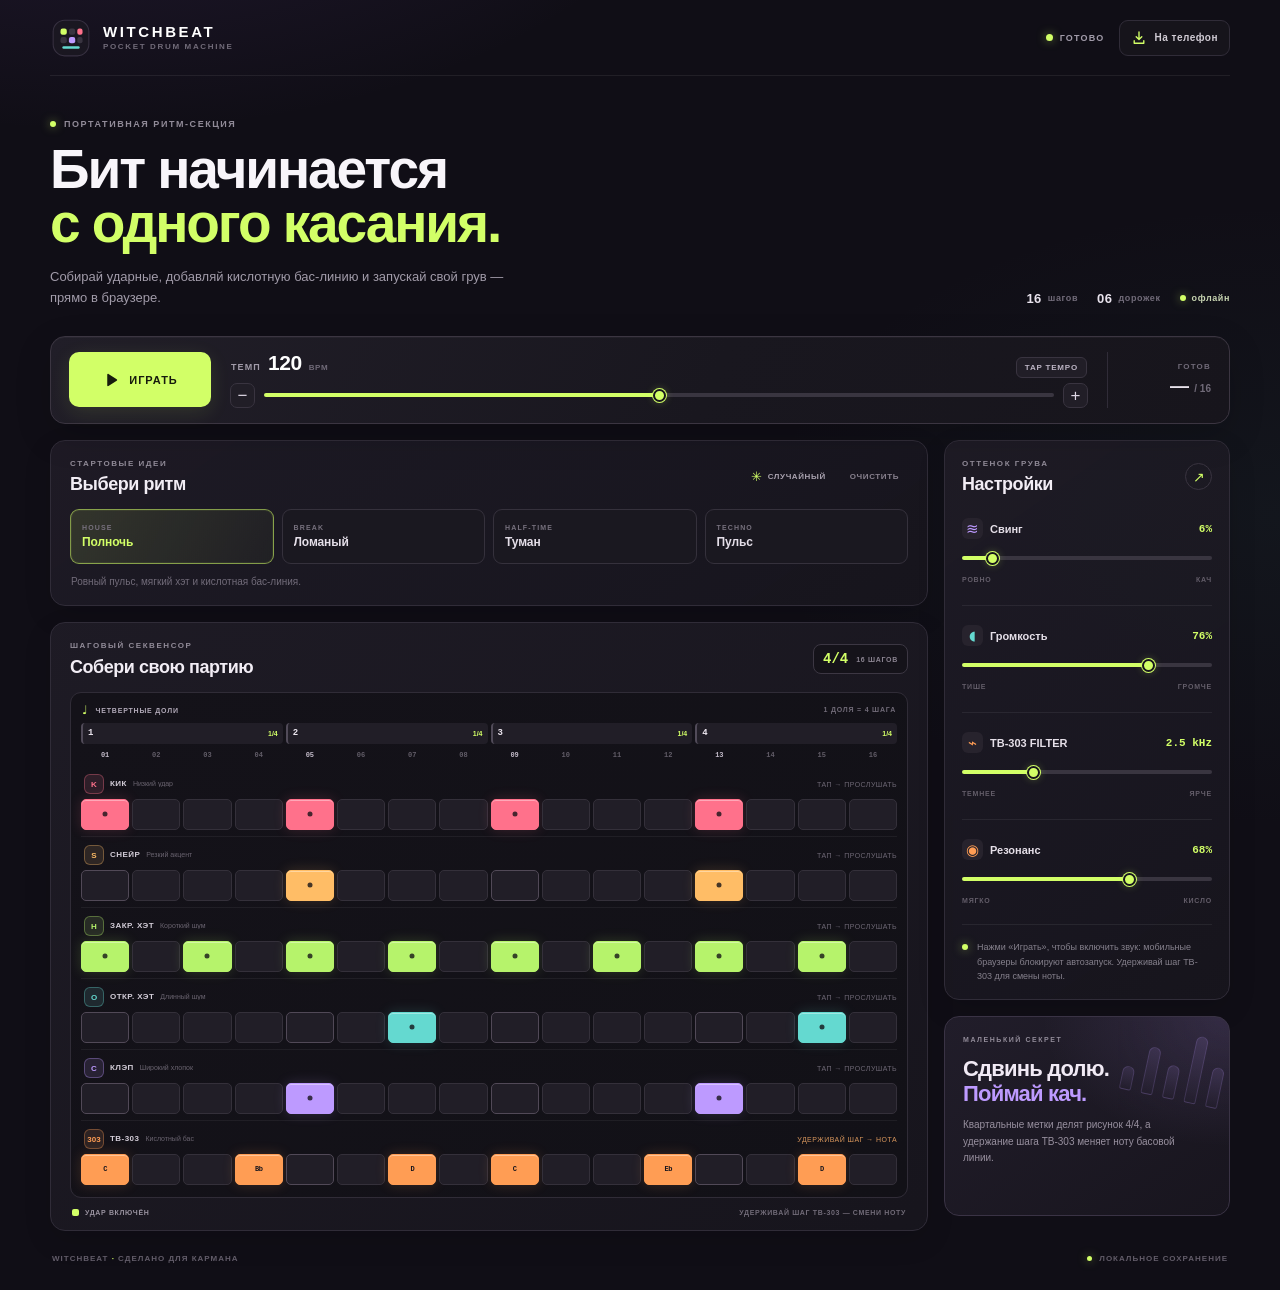
==== commit 02c67c7a: "Improve mobile Witchbeat audio unlock Co-authored-by: arena-agent <297053741+arena-agent@users.norep" ====
--- a/drum-machine/index.html
+++ b/drum-machine/index.html
@@ -167,7 +167,7 @@
               <input id="tbResonanceRange" class="range" type="range" min="0" max="100" step="1" value="68" aria-label="Резонанс фильтра TB-303">
               <div class="range-captions"><span>МЯГКО</span><span>КИСЛО</span></div>
             </div>
-            <div class="sound-note"><span class="sound-note-dot"></span><span>Удерживай шаг TB-303 для смены ноты. Звуки создаются в браузере.</span></div>
+            <div class="sound-note"><span class="sound-note-dot"></span><span>Нажми «Играть», чтобы включить звук: мобильные браузеры блокируют автозапуск. Удерживай шаг TB-303 для смены ноты.</span></div>
           </section>
 
           <section class="tip-panel" aria-labelledby="tip-title">
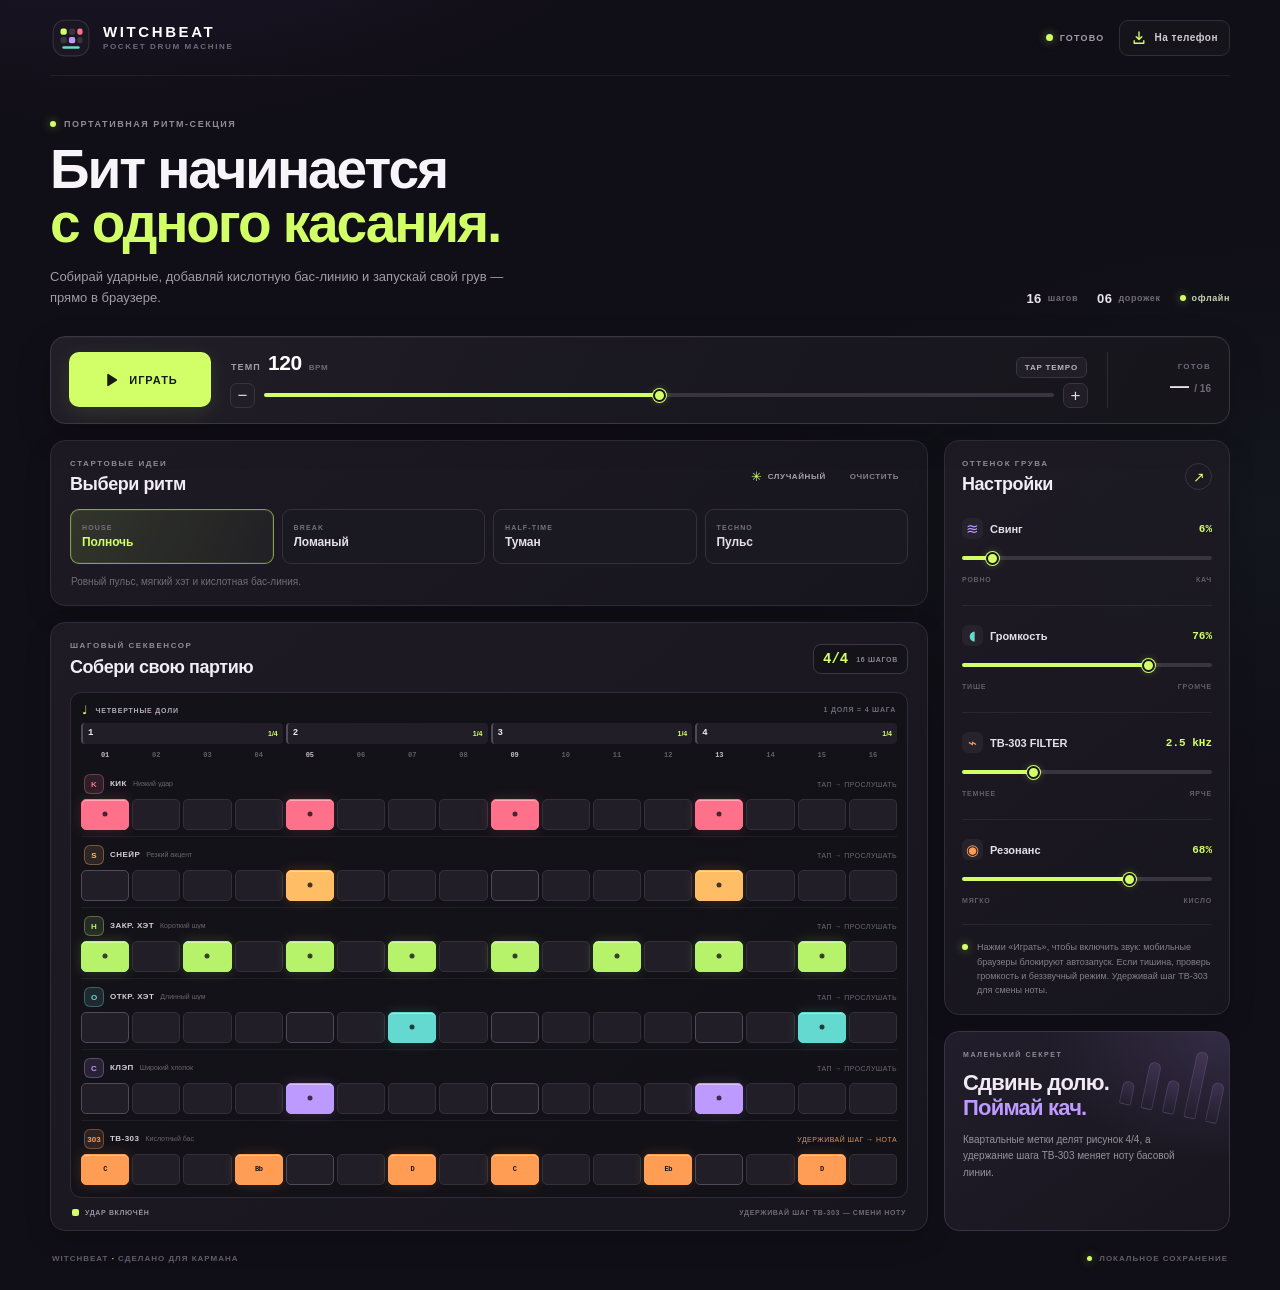
==== commit ece35fa3: "Harden iPhone Safari audio playback Co-authored-by: arena-agent <297053741+arena-agent@users.noreply" ====
--- a/drum-machine/index.html
+++ b/drum-machine/index.html
@@ -167,7 +167,7 @@
               <input id="tbResonanceRange" class="range" type="range" min="0" max="100" step="1" value="68" aria-label="Резонанс фильтра TB-303">
               <div class="range-captions"><span>МЯГКО</span><span>КИСЛО</span></div>
             </div>
-            <div class="sound-note"><span class="sound-note-dot"></span><span>Нажми «Играть», чтобы включить звук: мобильные браузеры блокируют автозапуск. Удерживай шаг TB-303 для смены ноты.</span></div>
+            <div class="sound-note"><span class="sound-note-dot"></span><span>Нажми «Играть», чтобы включить звук: мобильные браузеры блокируют автозапуск. Если тишина, проверь громкость и беззвучный режим. Удерживай шаг TB-303 для смены ноты.</span></div>
           </section>
 
           <section class="tip-panel" aria-labelledby="tip-title">
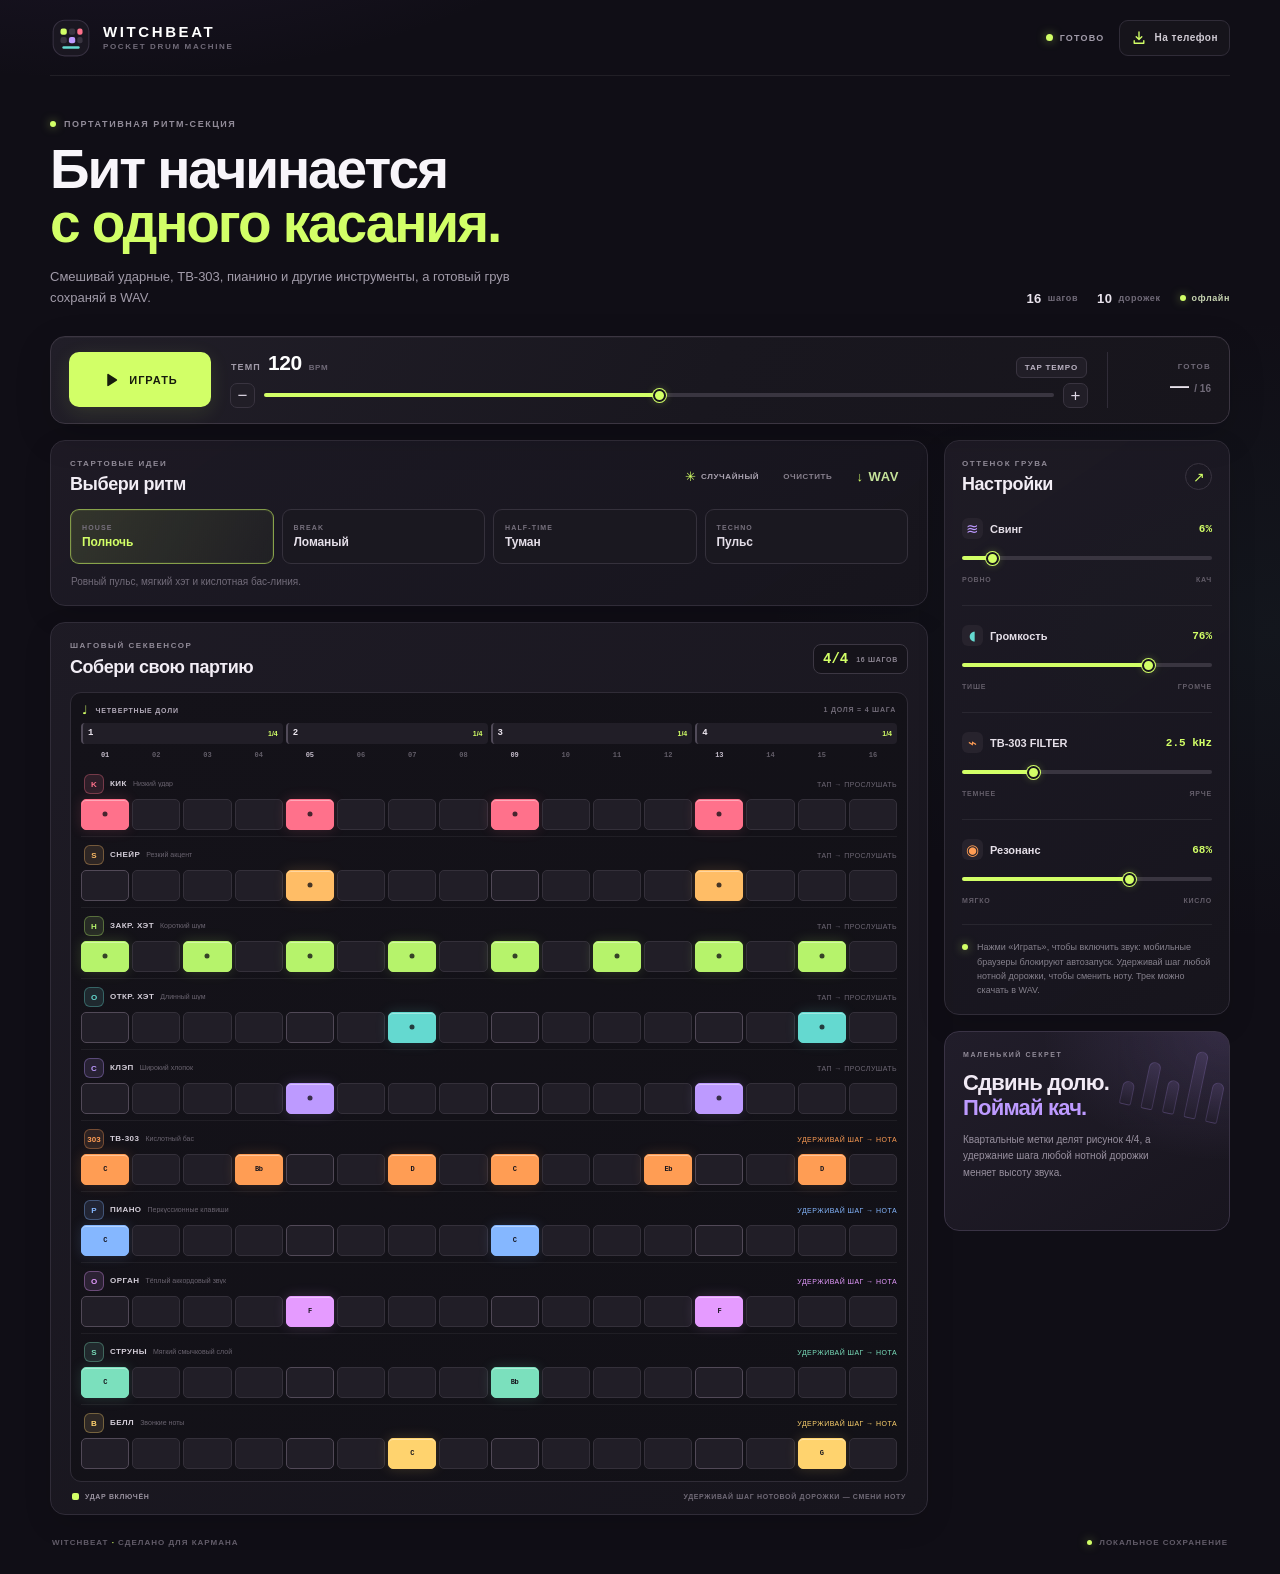
==== commit 18602cae: "feat(witchbeat): add ten tracks and WAV export Co-authored-by: arena-agent <297053741+arena-agent@us" ====
--- a/drum-machine/index.html
+++ b/drum-machine/index.html
@@ -5,7 +5,7 @@
   <meta name="viewport" content="width=device-width, initial-scale=1, viewport-fit=cover">
   <meta name="theme-color" content="#100e16">
   <meta name="color-scheme" content="dark">
-  <meta name="description" content="Witchbeat — драм-машина на телефоне: 16 шагов в линию, четвертные доли 4/4 и синтезатор TB-303.">
+  <meta name="description" content="Witchbeat — музыкальный секвенсор для телефона: 10 инструментальных дорожек, 16 шагов, TB-303 и экспорт трека в WAV.">
   <meta name="mobile-web-app-capable" content="yes">
   <meta name="apple-mobile-web-app-capable" content="yes">
   <meta name="apple-mobile-web-app-status-bar-style" content="black-translucent">
@@ -48,11 +48,11 @@
         <div class="hero-copy">
           <p class="eyebrow"><i></i> ПОРТАТИВНАЯ РИТМ-СЕКЦИЯ</p>
           <h1 id="page-title">Бит начинается<br><em>с одного касания.</em></h1>
-          <p class="hero-lead">Собирай ударные, добавляй кислотную бас-линию и запускай свой грув — прямо в браузере.</p>
+          <p class="hero-lead">Смешивай ударные, TB-303, пианино и другие инструменты, а готовый грув сохраняй в WAV.</p>
         </div>
         <div class="hero-stats" aria-label="Возможности">
           <span><b>16</b> шагов</span>
-          <span><b>06</b> дорожек</span>
+          <span><b>10</b> дорожек</span>
           <span class="offline"><i></i> офлайн</span>
         </div>
       </section>
@@ -94,6 +94,9 @@
                   <span aria-hidden="true">✳</span> СЛУЧАЙНЫЙ
                 </button>
                 <button id="clearButton" class="text-action clear-action" type="button" aria-label="Очистить все шаги">ОЧИСТИТЬ</button>
+                <a id="exportLink" class="text-action export-action" href="#export-wav" aria-label="Подготовить текущий трек к скачиванию в WAV">
+                  <span aria-hidden="true">↓</span><span id="exportLabel">WAV</span>
+                </a>
               </div>
             </div>
             <div id="presetList" class="preset-list" role="group" aria-label="Готовые ритмы"></div>
@@ -121,7 +124,7 @@
             </div>
             <div class="sequence-footer">
               <span class="active-legend"><i></i> УДАР ВКЛЮЧЁН</span>
-              <span>УДЕРЖИВАЙ ШАГ TB-303 — СМЕНИ НОТУ</span>
+              <span>УДЕРЖИВАЙ ШАГ НОТОВОЙ ДОРОЖКИ — СМЕНИ НОТУ</span>
             </div>
           </section>
         </div>
@@ -167,14 +170,14 @@
               <input id="tbResonanceRange" class="range" type="range" min="0" max="100" step="1" value="68" aria-label="Резонанс фильтра TB-303">
               <div class="range-captions"><span>МЯГКО</span><span>КИСЛО</span></div>
             </div>
-            <div class="sound-note"><span class="sound-note-dot"></span><span>Нажми «Играть», чтобы включить звук: мобильные браузеры блокируют автозапуск. Если тишина, проверь громкость и беззвучный режим. Удерживай шаг TB-303 для смены ноты.</span></div>
+            <div class="sound-note"><span class="sound-note-dot"></span><span>Нажми «Играть», чтобы включить звук: мобильные браузеры блокируют автозапуск. Удерживай шаг любой нотной дорожки, чтобы сменить ноту. Трек можно скачать в WAV.</span></div>
           </section>
 
           <section class="tip-panel" aria-labelledby="tip-title">
             <div class="tip-art" aria-hidden="true"><span></span><span></span><span></span><span></span><span></span></div>
             <p class="eyebrow">МАЛЕНЬКИЙ СЕКРЕТ</p>
             <h2 id="tip-title">Сдвинь долю.<br><em>Поймай кач.</em></h2>
-            <p>Квартальные метки делят рисунок 4/4, а удержание шага TB-303 меняет ноту басовой линии.</p>
+            <p>Квартальные метки делят рисунок 4/4, а удержание шага любой нотной дорожки меняет высоту звука.</p>
           </section>
         </aside>
       </div>
@@ -203,6 +206,7 @@
   <div id="toast" class="toast" role="status" aria-live="polite"></div>
 
   <script src="engine.js"></script>
+  <script src="wav.js"></script>
   <script src="app.js"></script>
   <script>
     if ('serviceWorker' in navigator && /^https?:$/.test(location.protocol)) {
--- a/drum-machine/style.css
+++ b/drum-machine/style.css
@@ -138,10 +138,14 @@
 .panel-heading .eyebrow { margin-bottom: 6px; font-size: 8px; }
 .panel-heading h2 { margin: 0; color: #f2edf5; font-size: 18px; font-weight: 700; letter-spacing: -.45px; }
 .pattern-actions { display: flex; align-items: center; gap: 6px; }
-.text-action { display: inline-flex; align-items: center; justify-content: center; gap: 5px; min-height: 30px; padding: 0 8px; border: 1px solid transparent; border-radius: 7px; background: transparent; color: #aaa3b0; font-size: 8px; font-weight: 850; letter-spacing: .6px; white-space: nowrap; cursor: pointer; }
+.text-action { display: inline-flex; align-items: center; justify-content: center; gap: 5px; min-height: 30px; padding: 0 8px; border: 1px solid transparent; border-radius: 7px; background: transparent; color: #aaa3b0; font-size: 8px; font-weight: 850; letter-spacing: .6px; text-decoration: none; white-space: nowrap; cursor: pointer; }
 .text-action:hover { border-color: #3e3946; background: #25222c; color: #f0eaf3; }
 .text-action span { color: var(--lime); font-size: 13px; line-height: 1; }
 .clear-action { color: #88818e; }
+.export-action { color: #c5e29a; }
+.export-action #exportLabel { color: inherit; }
+.export-action.is-ready { border-color: rgba(210,255,103,.35); background: rgba(210,255,103,.06); color: var(--lime); }
+.export-action[aria-busy="true"] { opacity: .62; pointer-events: none; }
 .preset-list { display: grid; grid-template-columns: repeat(4, minmax(0,1fr)); gap: 8px; margin-top: 14px; }
 .preset-chip {
   min-width: 0; min-height: 55px; display: flex; flex-direction: column; align-items: flex-start; justify-content: center; gap: 4px;
@@ -184,7 +188,7 @@
 .track-copy strong { overflow: hidden; color: #d4ced9; font-size: 8px; font-weight: 850; letter-spacing: .45px; line-height: 1; text-overflow: ellipsis; white-space: nowrap; }
 .track-copy small { overflow: hidden; color: #69636f; font-size: 7px; line-height: 1; text-overflow: ellipsis; white-space: nowrap; }
 .track-meta-hint { color: #6e6875; font-size: 7px; letter-spacing: .45px; }
-.track-row[data-track="tb303"] .track-meta-hint { color: #d8965c; }
+.track-row.note-track .track-meta-hint { color: var(--track-color); }
 .step-toggle {
   position: relative; width: 100%; min-width: 0; height: 31px; padding: 0;
   border: 1px solid #34303a; border-radius: 5px; background: #211e27;
@@ -196,10 +200,11 @@
 .step-toggle:hover { border-color: #797180; background: #2b2732; }
 .step-toggle:active { transform: scale(.92); }
 .step-toggle.is-active { border-color: var(--track-color); background: var(--track-color); box-shadow: 0 0 13px color-mix(in srgb, var(--track-color) 18%, transparent), inset 0 1px rgba(255,255,255,.38); }
-.step-toggle:not(.tb303-step).is-active::after { content: ""; position: absolute; inset: 50% auto auto 50%; width: 5px; height: 5px; border-radius: 50%; background: rgba(18,15,20,.78); transform: translate(-50%,-50%); }
+.step-toggle:not(.note-step).is-active::after { content: ""; position: absolute; inset: 50% auto auto 50%; width: 5px; height: 5px; border-radius: 50%; background: rgba(18,15,20,.78); transform: translate(-50%,-50%); }
 .step-toggle.is-playhead { outline: 2px solid #fff3; outline-offset: 1px; z-index: 1; }
 .step-toggle.is-active.is-playhead { outline-color: var(--lime); box-shadow: 0 0 12px color-mix(in srgb, var(--track-color) 46%, transparent); }
-.step-toggle.tb303-step { overflow: hidden; letter-spacing: -.6px; }
+.step-toggle.note-step { overflow: hidden; font-size: 7px; letter-spacing: -.45px; }
+.step-toggle.tb303-step { letter-spacing: -.6px; }
 .sequence-footer { display: flex; align-items: center; justify-content: space-between; gap: 10px; padding: 11px 2px 0; color: #716b78; font-size: 7px; font-weight: 750; letter-spacing: .65px; }
 .active-legend { display: inline-flex; align-items: center; gap: 6px; color: #99929f; }
 .active-legend i { width: 7px; height: 7px; border-radius: 2px; background: var(--lime); }
